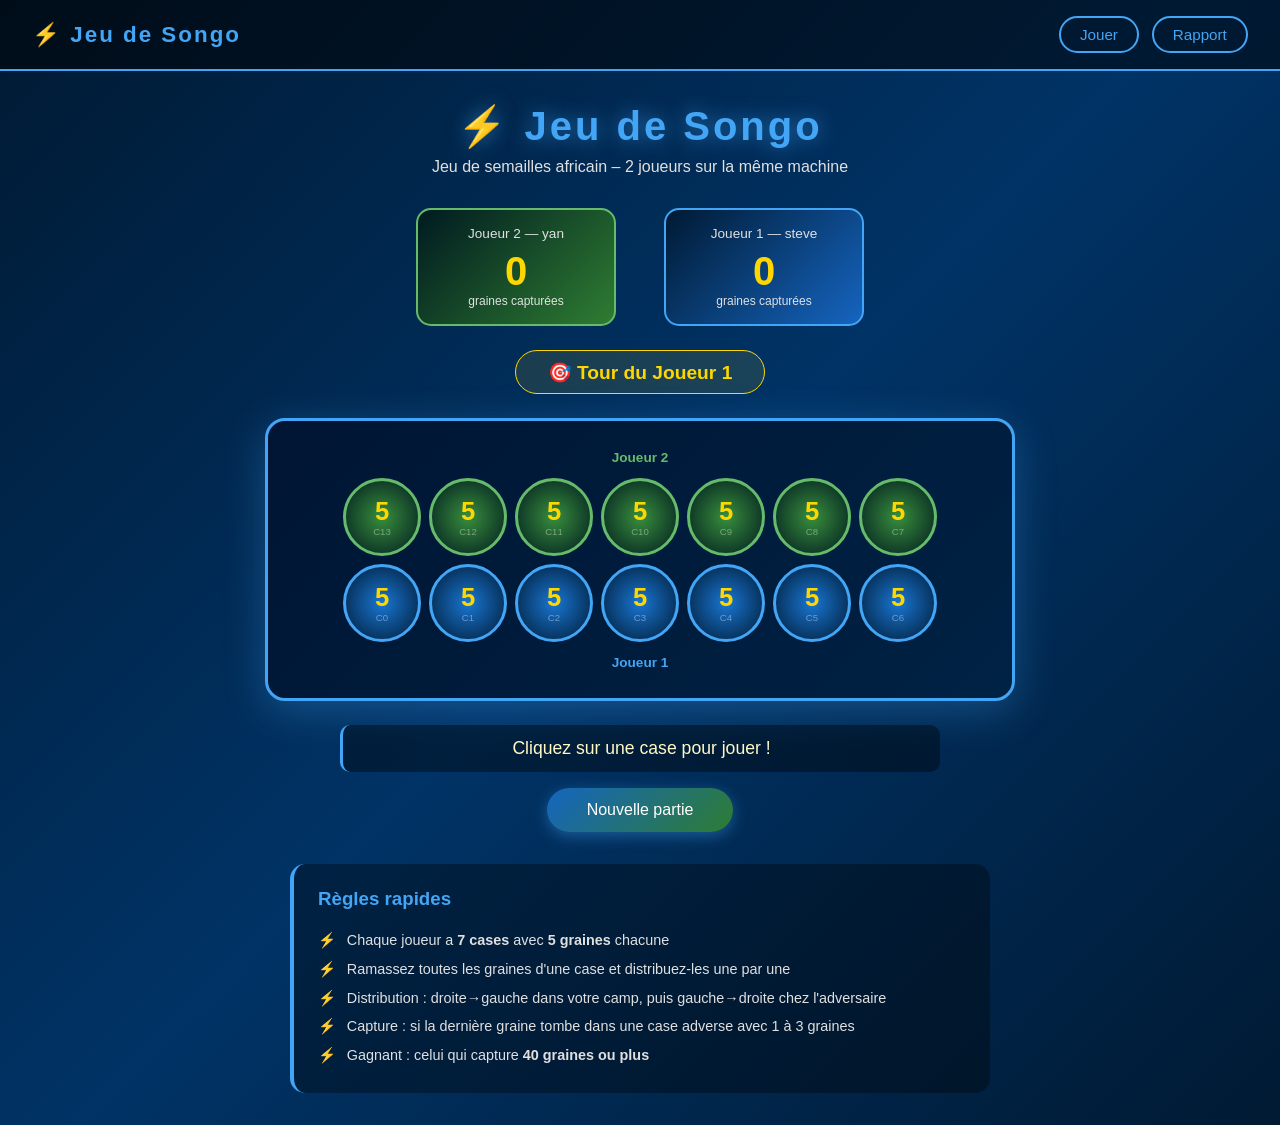
==== version_locale/index.html @ 35d2ae6f "Version locale Kenneth - Jeu Songo complet" ====
<!DOCTYPE html>
<html lang="fr">
<head>
  <meta charset="UTF-8"/>
  <meta name="viewport" content="width=device-width, initial-scale=1.0"/>
  <title>Jeu de Songo – Kenneth</title>
  <link rel="stylesheet" href="style.css"/>
</head>
<body>
  <nav>
    <span class="nav-title">⚡ Jeu de Songo</span>
    <div class="nav-links">
      <button onclick="showSection('jeu')">Jouer</button>
      <button onclick="showSection('rapport')">Rapport</button>
    </div>
  </nav>

  <section id="jeu" class="section active">
    <div class="game-header">
      <h1>⚡ Jeu de Songo</h1>
      <p class="subtitle">Jeu de semailles africain – 2 joueurs sur la même machine</p>
    </div>

    <div class="scores">
      <div class="score-card joueur2">
        <div class="player-name">Joueur 2 — yan</div>
        <div class="score-value" id="score2">0</div>
        <div class="score-label">graines capturées</div>
      </div>
      <div class="score-card joueur1">
        <div class="player-name">Joueur 1 — steve</div>
        <div class="score-value" id="score1">0</div>
        <div class="score-label">graines capturées</div>
      </div>
    </div>

    <div class="tour-indicator" id="tourIndicator">Tour du Joueur 1</div>

    <div class="plateau">
      <div class="label-joueur label-j2">Joueur 2</div>
      <div class="rangee rangee-haut" id="rangee2"></div>
      <div class="rangee rangee-bas" id="rangee1"></div>
      <div class="label-joueur label-j1">Joueur 1</div>
    </div>

    <div class="message" id="message">Cliquez sur une case pour jouer !</div>

    <div class="boutons">
      <button class="btn-restart" onclick="initJeu()">Nouvelle partie</button>
    </div>

    <div class="regles-rapides">
      <h3>Règles rapides</h3>
      <ul>
        <li>Chaque joueur a <strong>7 cases</strong> avec <strong>5 graines</strong> chacune</li>
        <li>Ramassez toutes les graines d'une case et distribuez-les une par une</li>
        <li>Distribution : droite→gauche dans votre camp, puis gauche→droite chez l'adversaire</li>
        <li>Capture : si la dernière graine tombe dans une case adverse avec 1 à 3 graines</li>
        <li>Gagnant : celui qui capture <strong>40 graines ou plus</strong></li>
      </ul>
    </div>
  </section>

  <section id="rapport" class="section">
    <iframe src="rapport.html" style="width:100%;height:90vh;border:none;border-radius:15px;"></iframe>
  </section>

  <script src="script.js"></script>
</body>
</html>
---- version_locale/style.css ----
:root {
  --bleu: #1565c0;
  --bleu-clair: #42a5f5;
  --vert: #2e7d32;
  --vert-clair: #66bb6a;
  --or: #ffd700;
  --or-clair: #fff9c4;
  --blanc: #f8f9fa;
  --gris: #e0e0e0;
}

* { margin: 0; padding: 0; box-sizing: border-box; }

body {
  font-family: 'Segoe UI', sans-serif;
  background: linear-gradient(135deg, #001a33, #003366, #001a33);
  min-height: 100vh;
  color: var(--blanc);
}

nav {
  display: flex;
  justify-content: space-between;
  align-items: center;
  padding: 1rem 2rem;
  background: rgba(0,0,0,0.5);
  border-bottom: 2px solid var(--bleu-clair);
}
.nav-title {
  font-size: 1.4rem;
  font-weight: 700;
  color: var(--bleu-clair);
  letter-spacing: 2px;
}
.nav-links button {
  background: transparent;
  border: 2px solid var(--bleu-clair);
  color: var(--bleu-clair);
  padding: 0.5rem 1.2rem;
  margin-left: 0.5rem;
  border-radius: 25px;
  cursor: pointer;
  font-size: 0.95rem;
  transition: all 0.3s;
}
.nav-links button:hover {
  background: var(--bleu-clair);
  color: white;
}

.section { display: none; padding: 2rem; }
.section.active { display: block; }

.game-header { text-align: center; margin-bottom: 2rem; }
.game-header h1 {
  font-size: 2.5rem;
  color: var(--bleu-clair);
  text-shadow: 0 0 20px rgba(66,165,245,0.6);
  letter-spacing: 3px;
}
.subtitle { color: var(--gris); font-size: 1rem; margin-top: 0.5rem; }

.scores {
  display: flex;
  justify-content: center;
  gap: 3rem;
  margin-bottom: 1.5rem;
  flex-wrap: wrap;
}
.score-card {
  text-align: center;
  padding: 1rem 2rem;
  border-radius: 15px;
  min-width: 200px;
}
.score-card.joueur1 {
  background: linear-gradient(135deg, #001a33, var(--bleu));
  border: 2px solid var(--bleu-clair);
}
.score-card.joueur2 {
  background: linear-gradient(135deg, #001a20, var(--vert));
  border: 2px solid var(--vert-clair);
}
.player-name { font-size: 0.85rem; color: var(--gris); margin-bottom: 0.5rem; }
.score-value { font-size: 2.5rem; font-weight: 700; color: var(--or); }
.score-label { font-size: 0.75rem; color: var(--gris); }

.tour-indicator {
  text-align: center;
  font-size: 1.2rem;
  font-weight: 700;
  color: var(--or);
  background: rgba(255,215,0,0.1);
  border: 1px solid var(--or);
  border-radius: 30px;
  padding: 0.6rem 2rem;
  margin: 0 auto 1.5rem;
  width: fit-content;
  animation: pulse 2s infinite;
}
@keyframes pulse {
  0%, 100% { box-shadow: 0 0 5px rgba(255,215,0,0.3); }
  50% { box-shadow: 0 0 20px rgba(255,215,0,0.8); }
}

.plateau {
  max-width: 750px;
  margin: 0 auto 1.5rem;
  background: linear-gradient(135deg, #001533, #002244);
  border-radius: 20px;
  padding: 1.5rem;
  border: 3px solid var(--bleu-clair);
  box-shadow: 0 10px 40px rgba(66,165,245,0.3);
}
.label-joueur { text-align: center; font-size: 0.85rem; font-weight: 600; padding: 0.3rem; }
.label-j2 { color: var(--vert-clair); }
.label-j1 { color: var(--bleu-clair); }

.rangee {
  display: flex;
  justify-content: center;
  gap: 0.5rem;
  margin: 0.5rem 0;
}

.case {
  width: 78px;
  height: 78px;
  border-radius: 50%;
  display: flex;
  flex-direction: column;
  align-items: center;
  justify-content: center;
  cursor: pointer;
  transition: all 0.3s;
  border: 3px solid transparent;
}
.case-joueur1 {
  background: radial-gradient(circle, #1976d2, #001a33);
  border-color: var(--bleu-clair);
}
.case-joueur2 {
  background: radial-gradient(circle, #388e3c, #001a20);
  border-color: var(--vert-clair);
}
.case:hover {
  transform: scale(1.12);
  box-shadow: 0 0 25px rgba(255,215,0,0.7);
  border-color: var(--or) !important;
}
.case.vide { opacity: 0.35; cursor: not-allowed; }
.case.vide:hover { transform: none; box-shadow: none; }

.graines-count { font-size: 1.6rem; font-weight: 700; color: var(--or); }
.case-numero { font-size: 0.6rem; color: rgba(255,255,255,0.4); }

.message {
  text-align: center;
  font-size: 1.1rem;
  color: var(--or-clair);
  background: rgba(0,0,0,0.4);
  border-radius: 10px;
  padding: 0.8rem;
  margin: 0 auto 1rem;
  max-width: 600px;
  border-left: 3px solid var(--bleu-clair);
}

.boutons { text-align: center; margin-bottom: 2rem; }
.btn-restart {
  background: linear-gradient(135deg, var(--bleu), var(--vert));
  color: white;
  border: none;
  padding: 0.8rem 2.5rem;
  border-radius: 30px;
  font-size: 1rem;
  cursor: pointer;
  transition: all 0.3s;
  box-shadow: 0 4px 15px rgba(66,165,245,0.4);
}
.btn-restart:hover {
  transform: translateY(-3px);
  box-shadow: 0 8px 25px rgba(66,165,245,0.7);
}

.regles-rapides {
  max-width: 700px;
  margin: 0 auto;
  background: rgba(0,0,0,0.35);
  border-radius: 15px;
  padding: 1.5rem;
  border-left: 4px solid var(--bleu-clair);
}
.regles-rapides h3 { color: var(--bleu-clair); margin-bottom: 1rem; }
.regles-rapides ul { list-style: none; }
.regles-rapides ul li {
  padding: 0.4rem 0 0.4rem 1.8rem;
  position: relative;
  color: var(--gris);
  font-size: 0.9rem;
}
.regles-rapides ul li::before { content: "⚡"; position: absolute; left: 0; }

@media (max-width: 600px) {
  .case { width: 50px; height: 50px; }
  .graines-count { font-size: 1.1rem; }
  .scores { flex-direction: column; align-items: center; gap: 1rem; }
  .game-header h1 { font-size: 1.8rem; }
}
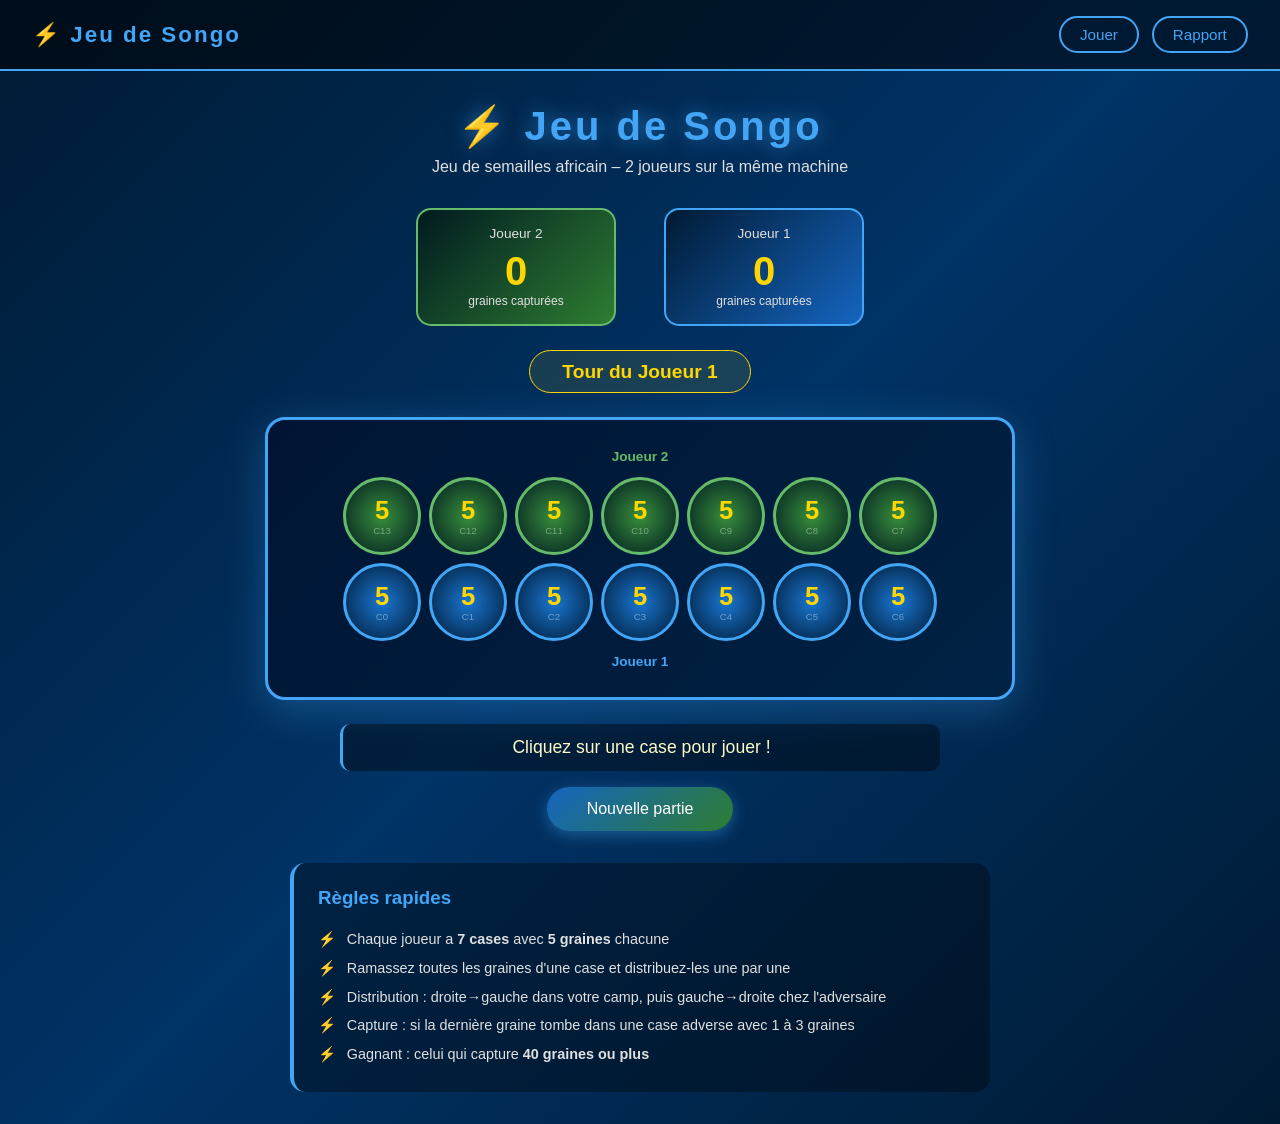
==== commit b151c15f: "Version distante Kenneth - Jeu Songo Ajax" ====
--- a/version_locale/index.html
+++ b/version_locale/index.html
@@ -23,12 +23,12 @@
 
     <div class="scores">
       <div class="score-card joueur2">
-        <div class="player-name">Joueur 2 — yan</div>
+        <div class="player-name">Joueur 2</div>
         <div class="score-value" id="score2">0</div>
         <div class="score-label">graines capturées</div>
       </div>
       <div class="score-card joueur1">
-        <div class="player-name">Joueur 1 — steve</div>
+        <div class="player-name">Joueur 1</div>
         <div class="score-value" id="score1">0</div>
         <div class="score-label">graines capturées</div>
       </div>
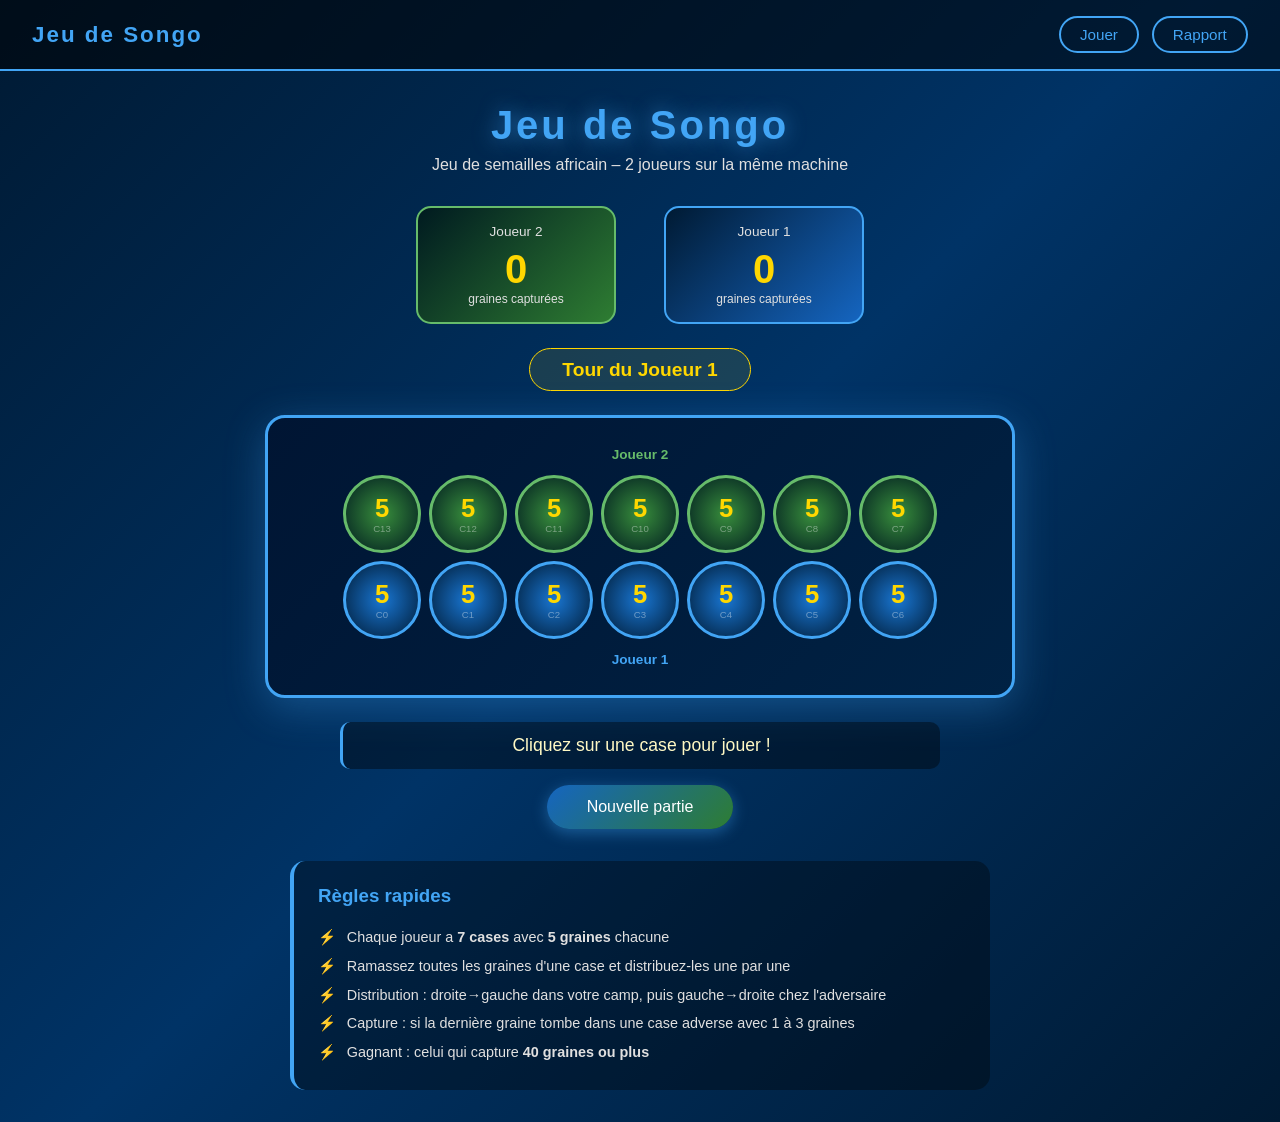
==== commit d59a0e6f: "Version distante Megane - Jeu Songo Ajax" ====
--- a/version_locale/index.html
+++ b/version_locale/index.html
@@ -3,12 +3,12 @@
 <head>
   <meta charset="UTF-8"/>
   <meta name="viewport" content="width=device-width, initial-scale=1.0"/>
-  <title>Jeu de Songo – Kenneth</title>
+  <title>Jeu de Songo – Megane</title>
   <link rel="stylesheet" href="style.css"/>
 </head>
 <body>
   <nav>
-    <span class="nav-title">⚡ Jeu de Songo</span>
+    <span class="nav-title">Jeu de Songo</span>
     <div class="nav-links">
       <button onclick="showSection('jeu')">Jouer</button>
       <button onclick="showSection('rapport')">Rapport</button>
@@ -17,10 +17,9 @@
 
   <section id="jeu" class="section active">
     <div class="game-header">
-      <h1>⚡ Jeu de Songo</h1>
+      <h1>Jeu de Songo</h1>
       <p class="subtitle">Jeu de semailles africain – 2 joueurs sur la même machine</p>
     </div>
-
     <div class="scores">
       <div class="score-card joueur2">
         <div class="player-name">Joueur 2</div>
@@ -33,22 +32,17 @@
         <div class="score-label">graines capturées</div>
       </div>
     </div>
-
     <div class="tour-indicator" id="tourIndicator">Tour du Joueur 1</div>
-
     <div class="plateau">
       <div class="label-joueur label-j2">Joueur 2</div>
       <div class="rangee rangee-haut" id="rangee2"></div>
       <div class="rangee rangee-bas" id="rangee1"></div>
       <div class="label-joueur label-j1">Joueur 1</div>
     </div>
-
     <div class="message" id="message">Cliquez sur une case pour jouer !</div>
-
     <div class="boutons">
       <button class="btn-restart" onclick="initJeu()">Nouvelle partie</button>
     </div>
-
     <div class="regles-rapides">
       <h3>Règles rapides</h3>
       <ul>
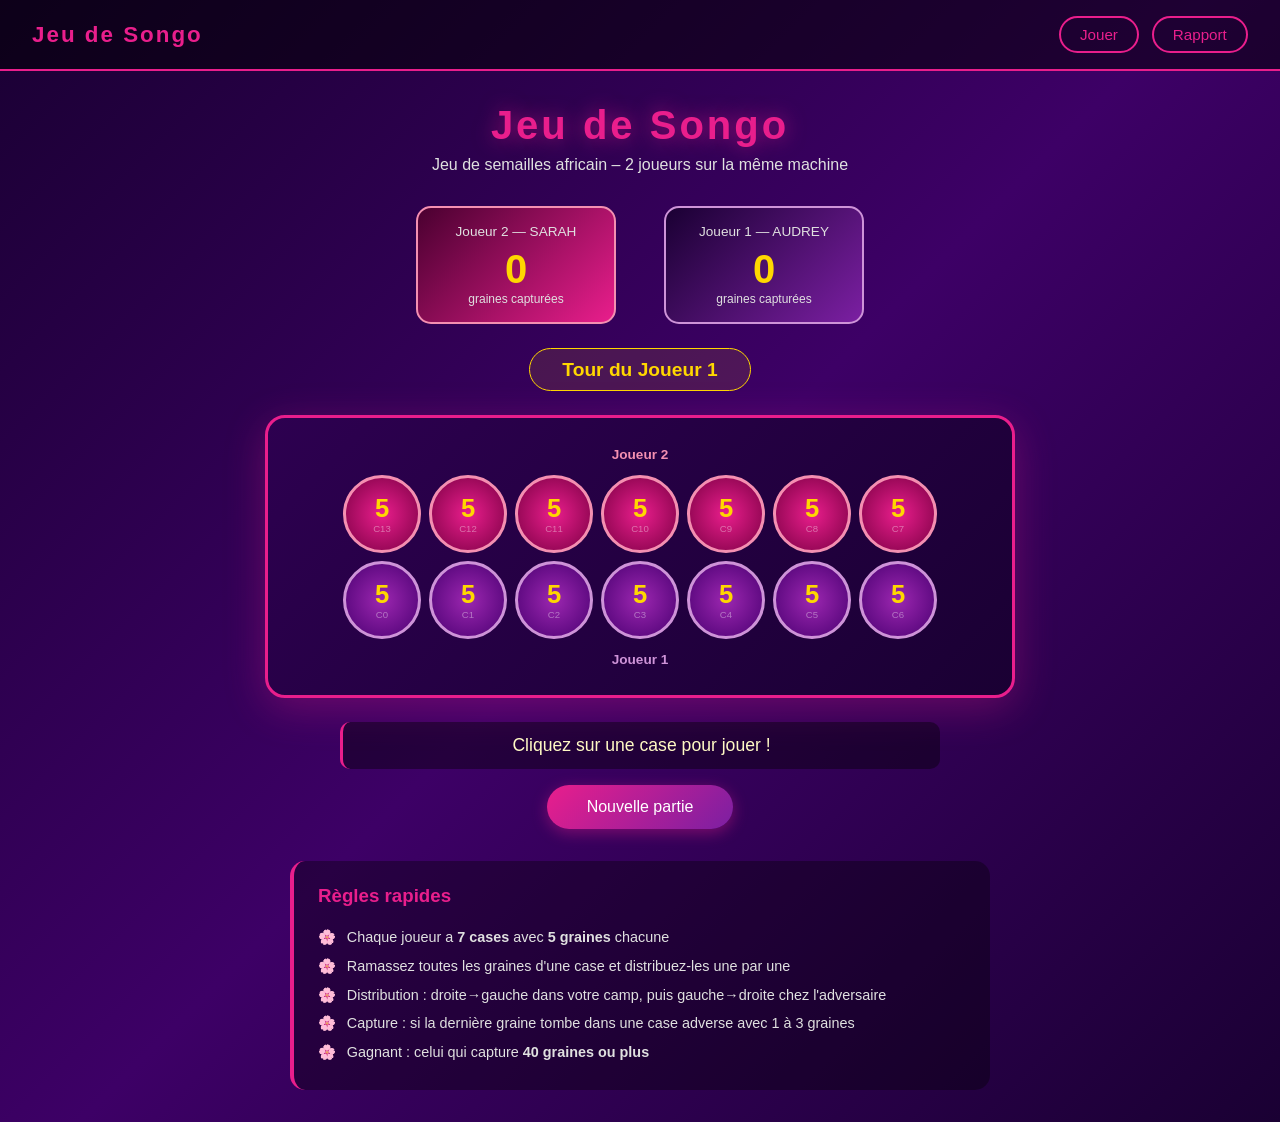
==== commit a1a38cf9: "Version locale Megane - Jeu Songo complet" ====
--- a/version_locale/index.html
+++ b/version_locale/index.html
@@ -22,12 +22,12 @@
     </div>
     <div class="scores">
       <div class="score-card joueur2">
-        <div class="player-name">Joueur 2</div>
+        <div class="player-name">Joueur 2 — SARAH</div>
         <div class="score-value" id="score2">0</div>
         <div class="score-label">graines capturées</div>
       </div>
       <div class="score-card joueur1">
-        <div class="player-name">Joueur 1</div>
+        <div class="player-name">Joueur 1 — AUDREY</div>
         <div class="score-value" id="score1">0</div>
         <div class="score-label">graines capturées</div>
       </div>
--- a/version_locale/style.css
+++ b/version_locale/style.css
@@ -1,8 +1,8 @@
 :root {
-  --bleu: #1565c0;
-  --bleu-clair: #42a5f5;
-  --vert: #2e7d32;
-  --vert-clair: #66bb6a;
+  --rose: #e91e8c;
+  --rose-clair: #f48fb1;
+  --violet: #7b1fa2;
+  --violet-clair: #ce93d8;
   --or: #ffd700;
   --or-clair: #fff9c4;
   --blanc: #f8f9fa;
@@ -13,7 +13,7 @@
 
 body {
   font-family: 'Segoe UI', sans-serif;
-  background: linear-gradient(135deg, #001a33, #003366, #001a33);
+  background: linear-gradient(135deg, #1a0033, #3d0066, #1a0033);
   min-height: 100vh;
   color: var(--blanc);
 }
@@ -24,18 +24,18 @@
   align-items: center;
   padding: 1rem 2rem;
   background: rgba(0,0,0,0.5);
-  border-bottom: 2px solid var(--bleu-clair);
+  border-bottom: 2px solid var(--rose);
 }
 .nav-title {
   font-size: 1.4rem;
   font-weight: 700;
-  color: var(--bleu-clair);
+  color: var(--rose);
   letter-spacing: 2px;
 }
 .nav-links button {
   background: transparent;
-  border: 2px solid var(--bleu-clair);
-  color: var(--bleu-clair);
+  border: 2px solid var(--rose);
+  color: var(--rose);
   padding: 0.5rem 1.2rem;
   margin-left: 0.5rem;
   border-radius: 25px;
@@ -44,7 +44,7 @@
   transition: all 0.3s;
 }
 .nav-links button:hover {
-  background: var(--bleu-clair);
+  background: var(--rose);
   color: white;
 }
 
@@ -54,8 +54,8 @@
 .game-header { text-align: center; margin-bottom: 2rem; }
 .game-header h1 {
   font-size: 2.5rem;
-  color: var(--bleu-clair);
-  text-shadow: 0 0 20px rgba(66,165,245,0.6);
+  color: var(--rose);
+  text-shadow: 0 0 20px rgba(233,30,140,0.6);
   letter-spacing: 3px;
 }
 .subtitle { color: var(--gris); font-size: 1rem; margin-top: 0.5rem; }
@@ -74,12 +74,12 @@
   min-width: 200px;
 }
 .score-card.joueur1 {
-  background: linear-gradient(135deg, #001a33, var(--bleu));
-  border: 2px solid var(--bleu-clair);
+  background: linear-gradient(135deg, #1a0033, var(--violet));
+  border: 2px solid var(--violet-clair);
 }
 .score-card.joueur2 {
-  background: linear-gradient(135deg, #001a20, var(--vert));
-  border: 2px solid var(--vert-clair);
+  background: linear-gradient(135deg, #4a0030, var(--rose));
+  border: 2px solid var(--rose-clair);
 }
 .player-name { font-size: 0.85rem; color: var(--gris); margin-bottom: 0.5rem; }
 .score-value { font-size: 2.5rem; font-weight: 700; color: var(--or); }
@@ -106,15 +106,15 @@
 .plateau {
   max-width: 750px;
   margin: 0 auto 1.5rem;
-  background: linear-gradient(135deg, #001533, #002244);
+  background: linear-gradient(135deg, #2d0050, #1a0033);
   border-radius: 20px;
   padding: 1.5rem;
-  border: 3px solid var(--bleu-clair);
-  box-shadow: 0 10px 40px rgba(66,165,245,0.3);
+  border: 3px solid var(--rose);
+  box-shadow: 0 10px 40px rgba(233,30,140,0.3);
 }
 .label-joueur { text-align: center; font-size: 0.85rem; font-weight: 600; padding: 0.3rem; }
-.label-j2 { color: var(--vert-clair); }
-.label-j1 { color: var(--bleu-clair); }
+.label-j2 { color: var(--rose-clair); }
+.label-j1 { color: var(--violet-clair); }
 
 .rangee {
   display: flex;
@@ -136,12 +136,12 @@
   border: 3px solid transparent;
 }
 .case-joueur1 {
-  background: radial-gradient(circle, #1976d2, #001a33);
-  border-color: var(--bleu-clair);
+  background: radial-gradient(circle, #9c27b0, #4a0072);
+  border-color: var(--violet-clair);
 }
 .case-joueur2 {
-  background: radial-gradient(circle, #388e3c, #001a20);
-  border-color: var(--vert-clair);
+  background: radial-gradient(circle, #e91e8c, #7b0044);
+  border-color: var(--rose-clair);
 }
 .case:hover {
   transform: scale(1.12);
@@ -163,12 +163,12 @@
   padding: 0.8rem;
   margin: 0 auto 1rem;
   max-width: 600px;
-  border-left: 3px solid var(--bleu-clair);
+  border-left: 3px solid var(--rose);
 }
 
 .boutons { text-align: center; margin-bottom: 2rem; }
 .btn-restart {
-  background: linear-gradient(135deg, var(--bleu), var(--vert));
+  background: linear-gradient(135deg, var(--rose), var(--violet));
   color: white;
   border: none;
   padding: 0.8rem 2.5rem;
@@ -176,11 +176,11 @@
   font-size: 1rem;
   cursor: pointer;
   transition: all 0.3s;
-  box-shadow: 0 4px 15px rgba(66,165,245,0.4);
+  box-shadow: 0 4px 15px rgba(233,30,140,0.4);
 }
 .btn-restart:hover {
   transform: translateY(-3px);
-  box-shadow: 0 8px 25px rgba(66,165,245,0.7);
+  box-shadow: 0 8px 25px rgba(233,30,140,0.7);
 }
 
 .regles-rapides {
@@ -189,9 +189,9 @@
   background: rgba(0,0,0,0.35);
   border-radius: 15px;
   padding: 1.5rem;
-  border-left: 4px solid var(--bleu-clair);
-}
-.regles-rapides h3 { color: var(--bleu-clair); margin-bottom: 1rem; }
+  border-left: 4px solid var(--rose);
+}
+.regles-rapides h3 { color: var(--rose); margin-bottom: 1rem; }
 .regles-rapides ul { list-style: none; }
 .regles-rapides ul li {
   padding: 0.4rem 0 0.4rem 1.8rem;
@@ -199,7 +199,7 @@
   color: var(--gris);
   font-size: 0.9rem;
 }
-.regles-rapides ul li::before { content: "⚡"; position: absolute; left: 0; }
+.regles-rapides ul li::before { content: "🌸"; position: absolute; left: 0; }
 
 @media (max-width: 600px) {
   .case { width: 50px; height: 50px; }
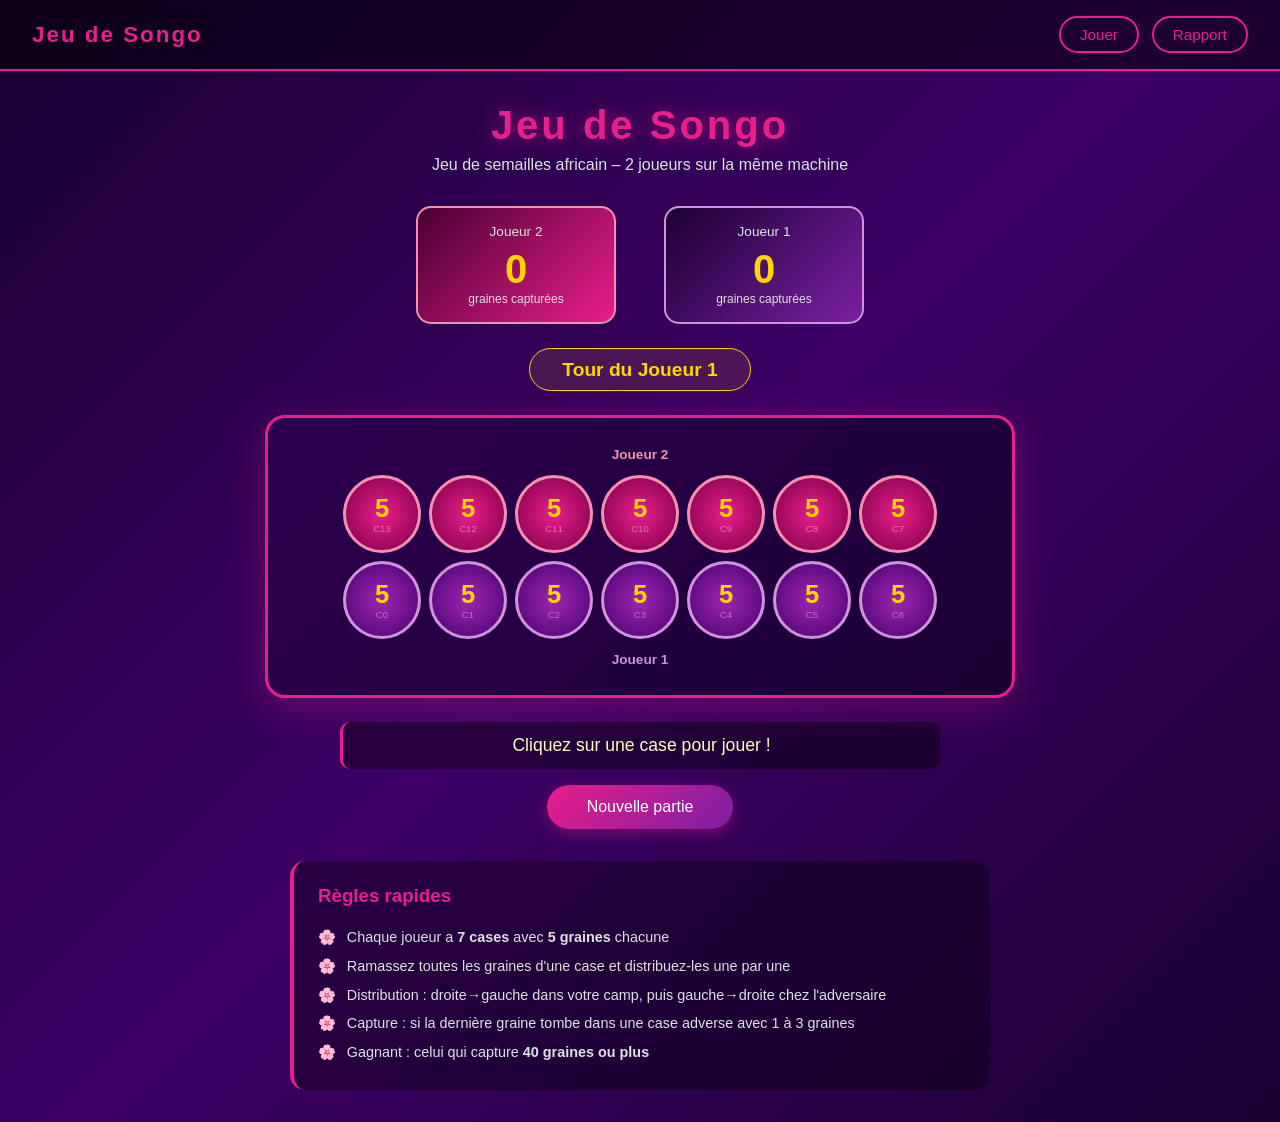
==== commit 1a22163c: "Fusion version-megane dans main" ====
--- a/version_locale/index.html
+++ b/version_locale/index.html
@@ -22,12 +22,12 @@
     </div>
     <div class="scores">
       <div class="score-card joueur2">
-        <div class="player-name">Joueur 2 — SARAH</div>
+        <div class="player-name">Joueur 2</div>
         <div class="score-value" id="score2">0</div>
         <div class="score-label">graines capturées</div>
       </div>
       <div class="score-card joueur1">
-        <div class="player-name">Joueur 1 — AUDREY</div>
+        <div class="player-name">Joueur 1</div>
         <div class="score-value" id="score1">0</div>
         <div class="score-label">graines capturées</div>
       </div>
